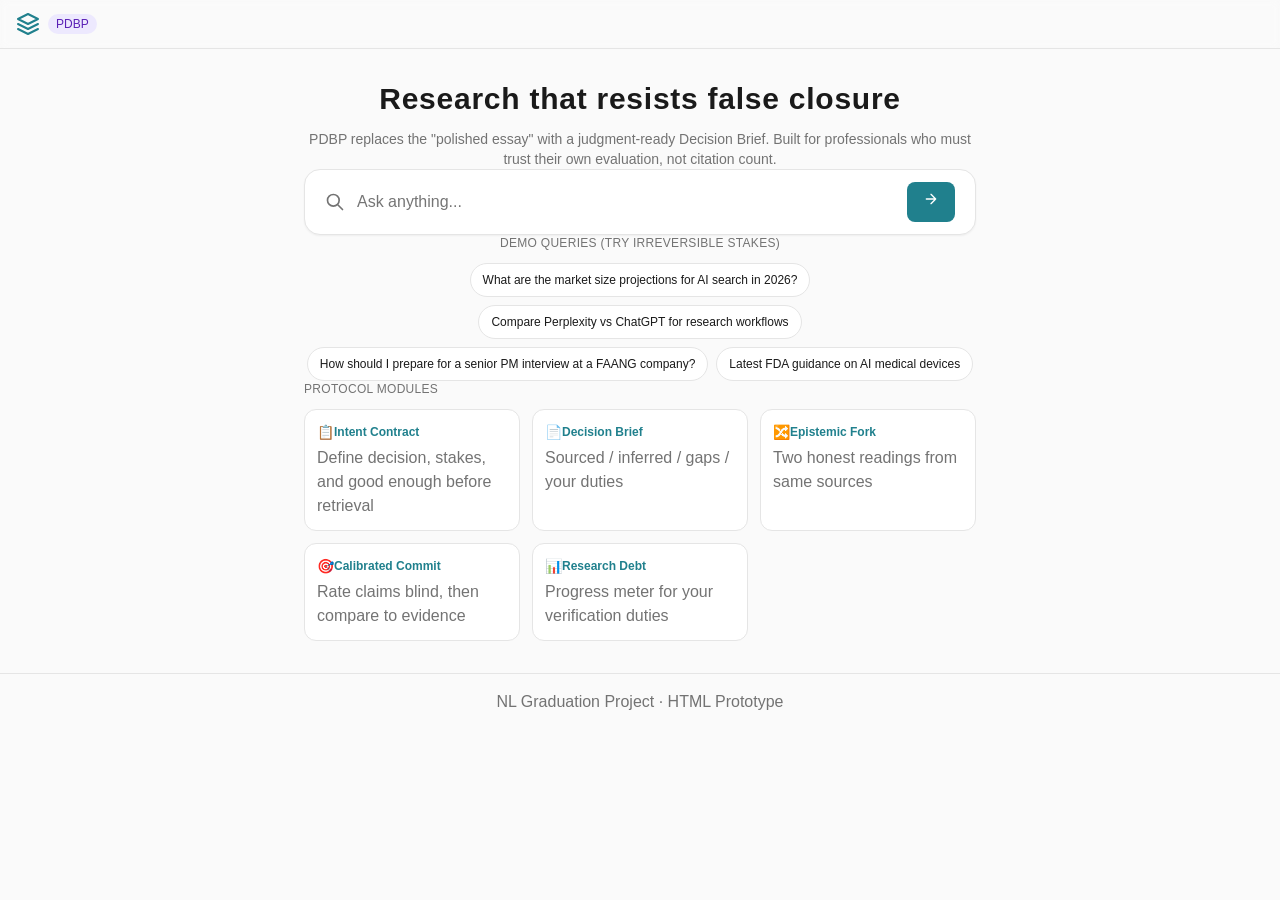
==== index.html @ b368b93c "Add static HTML prototype for GitHub pages" ====
<!DOCTYPE html>
<html lang="en">
<head>
    <meta charset="UTF-8">
    <meta name="viewport" content="width=device-width, initial-scale=1.0">
    <title>Perplexity Decision Brief Protocol (PDBP)</title>
    <link rel="stylesheet" href="styles.css">
</head>
<body class="flex flex-col min-h-screen">

    <!-- Header Navigation -->
    <header class="header-nav">
        <div class="px-4 py-3 flex items-center justify-between max-w-7xl mx-auto w-full">
            <div class="flex items-center gap-2 cursor-pointer" id="logo-btn">
                <svg class="h-6 w-6 text-accent" viewBox="0 0 24 24" fill="none" stroke="currentColor" stroke-width="2">
                    <path stroke-linecap="round" stroke-linejoin="round" d="M12 2L2 7l10 5 10-5-10-5zM2 17l10 5 10-5M2 12l10 5 10-5" />
                </svg>
                <span class="font-semibold text-lg text-foreground hidden sm:flex">Perplexity</span>
                <span class="text-xs px-2 py-0.5 rounded-full badge-violet font-medium">PDBP</span>
            </div>
            
            <div id="header-search-container" class="hidden flex-1 max-w-2xl px-4">
                <form id="header-search-form" class="w-full">
                    <div class="search-input-wrapper">
                        <svg class="h-5 w-5 text-muted shrink-0" fill="none" viewBox="0 0 24 24" stroke="currentColor">
                            <path stroke-linecap="round" stroke-linejoin="round" stroke-width="2" d="M21 21l-6-6m2-5a7 7 0 11-14 0 7 7 0 0114 0z" />
                        </svg>
                        <input type="text" id="header-search-input" class="search-input text-sm" placeholder="Ask anything...">
                        <button type="submit" class="btn-primary p-2">
                            <svg class="h-4 w-4" fill="none" viewBox="0 0 24 24" stroke="currentColor">
                                <path stroke-linecap="round" stroke-linejoin="round" stroke-width="2" d="M5 12h14M12 5l7 7-7 7" />
                            </svg>
                        </button>
                    </div>
                </form>
            </div>

            <nav class="hidden sm:flex items-center gap-3">
                <button class="text-xs text-muted font-medium hover:text-accent">Fitness</button>
                <button class="text-xs text-muted font-medium hover:text-accent">Calibration</button>
            </nav>
        </div>
    </header>

    <main class="flex-1 flex flex-col items-center px-4 py-8 max-w-7xl mx-auto w-full">
        
        <!-- ==================== HOME VIEW ==================== -->
        <div id="view-home" class="w-full max-w-2xl text-center space-y-8 my-auto">
            <div class="mb-8">
                <h1 class="text-3xl sm:text-4xl font-semibold text-foreground tracking-wide">
                    Research that resists false closure
                </h1>
                <p class="text-muted mt-3 text-sm sm:text-base max-w-lg mx-auto">
                    PDBP replaces the "polished essay" with a judgment-ready Decision Brief.
                    Built for professionals who must trust their own evaluation, not citation count.
                </p>
            </div>

            <form id="home-search-form" class="w-full mb-8">
                <div class="search-input-wrapper py-3.5 px-5">
                    <svg class="h-5 w-5 text-muted shrink-0" fill="none" viewBox="0 0 24 24" stroke="currentColor">
                        <path stroke-linecap="round" stroke-linejoin="round" stroke-width="2" d="M21 21l-6-6m2-5a7 7 0 11-14 0 7 7 0 0114 0z" />
                    </svg>
                    <input type="text" id="home-search-input" class="search-input text-base" placeholder="Ask anything...">
                    <div class="flex items-center gap-2">
                        <span class="hidden sm:flex items-center gap-1 rounded-lg bg-accent-soft px-2 py-1 text-xs font-medium text-accent">Pro</span>
                        <button type="submit" class="btn-primary p-2">
                            <svg class="h-4 w-4" fill="none" viewBox="0 0 24 24" stroke="currentColor">
                                <path stroke-linecap="round" stroke-linejoin="round" stroke-width="2" d="M5 12h14M12 5l7 7-7 7" />
                            </svg>
                        </button>
                    </div>
                </div>
            </form>

            <div class="mb-8">
                <p class="text-xs text-muted uppercase tracking-wide font-medium mb-3">Demo queries (try irreversible stakes)</p>
                <div class="flex flex-wrap justify-center gap-2" id="demo-queries-container">
                    <!-- Populated by JS -->
                </div>
            </div>

            <div class="text-left mt-8">
                <p class="text-xs text-muted uppercase tracking-wide font-medium mb-3">Protocol Modules</p>
                <div class="grid grid-cols-2 sm:grid-cols-3 gap-3" id="protocol-modules-container">
                    <!-- Populated by JS -->
                </div>
            </div>
        </div>


        <!-- ==================== SEARCH LOADING VIEW ==================== -->
        <div id="view-loading" class="hidden py-8 space-y-4 w-full max-w-4xl">
            <div class="flex items-center gap-3 mb-6">
                <div class="h-4 w-4 rounded-full border border-t-transparent animate-spin" style="border-color: var(--accent); border-top-color: transparent;"></div>
                <p class="text-sm text-muted">Building Decision Brief...</p>
            </div>
            <div class="animate-pulse flex flex-col gap-3">
                <div class="h-4 rounded bg-surface border w-3/4"></div>
                <div class="h-4 rounded bg-surface border w-full"></div>
                <div class="h-4 rounded bg-surface border w-5/6"></div>
            </div>
        </div>


        <!-- ==================== SEARCH RESULTS VIEW ==================== -->
        <div id="view-results" class="hidden w-full">
            <div class="mb-6 flex flex-wrap items-center justify-between gap-4">
                <div>
                    <p class="text-xs font-semibold text-accent uppercase tracking-wide">Decision Brief Protocol</p>
                    <h1 class="text-lg font-medium text-foreground mt-1" id="results-query-title">Query Title</h1>
                    <p class="text-xs text-muted mt-0.5" id="results-meta">5 sources · Anti-closure format</p>
                </div>
                <div class="flex flex-wrap gap-2">
                    <button id="btn-start-commit" class="btn-primary text-sm px-4 py-2">Calibrated Commit</button>
                    <span id="badge-commit-done" class="hidden px-3 py-2 rounded-xl badge-emerald text-xs font-medium">Commit complete</span>
                </div>
            </div>

            <div id="irreversible-warning" class="hidden mb-6 rounded-xl border border-red-300 bg-red-50 px-4 py-3 text-sm">
                <strong>Irreversible stakes:</strong> Complete Epistemic Fork and Calibrated Commit before acting on this brief.
            </div>

            <div class="grid grid-cols-1 lg:grid-cols-layout gap-8">
                <!-- Main Content Column -->
                <div class="flex flex-col gap-6">
                    
                    <!-- Epistemic Fork (Hidden by default) -->
                    <div id="fork-container" class="hidden card">
                        <div class="flex items-center gap-2 mb-4">
                            <span class="text-lg">🔀</span>
                            <h3 class="font-semibold text-foreground">Epistemic Fork Required</h3>
                        </div>
                        <p class="text-sm text-muted mb-4">The sources for this query support two valid but divergent readings. Select the frame that best matches your risk tolerance to unlock the full Brief.</p>
                        
                        <div class="grid grid-cols-1 sm:grid-cols-2 gap-4">
                            <button class="text-left rounded-xl border p-4 hover:border-accent transition-all fork-option" data-fork="conservative">
                                <span class="text-xs font-medium text-accent uppercase tracking-wide">Conservative</span>
                                <p class="text-sm font-semibold text-foreground mt-2 mb-1" id="fork-cons-title">Title</p>
                                <p class="text-xs text-muted" id="fork-cons-summary">Summary</p>
                            </button>
                            <button class="text-left rounded-xl border p-4 hover:border-accent transition-all fork-option" data-fork="expansive">
                                <span class="text-xs font-medium text-violet-700 uppercase tracking-wide">Expansive</span>
                                <p class="text-sm font-semibold text-foreground mt-2 mb-1" id="fork-exp-title">Title</p>
                                <p class="text-xs text-muted" id="fork-exp-summary">Summary</p>
                            </button>
                        </div>
                    </div>

                    <div id="fork-warning" class="hidden text-xs text-amber-600 font-medium">
                        Select an epistemic fork above to proceed with full protocol.
                    </div>

                    <!-- Decision Brief Sections (Hidden until fork is resolved if irreversible) -->
                    <div id="brief-content" class="flex flex-col gap-6">
                        
                        <!-- Sourced Findings -->
                        <div class="card">
                            <div class="flex items-center gap-2 mb-3 px-1">
                                <span class="badge-emerald px-2 py-0.5 rounded text-[10px] font-bold uppercase tracking-wide">Factual</span>
                                <h3 class="text-sm font-semibold text-foreground">Sourced Findings</h3>
                            </div>
                            <div class="space-y-3" id="brief-findings"></div>
                        </div>

                        <!-- Inferred Conclusions -->
                        <div class="card">
                            <div class="flex items-center gap-2 mb-3 px-1">
                                <span class="badge-amber px-2 py-0.5 rounded text-[10px] font-bold uppercase tracking-wide">Inferred</span>
                                <h3 class="text-sm font-semibold text-foreground">Inferred Conclusions</h3>
                            </div>
                            <div class="space-y-3" id="brief-inferences"></div>
                        </div>

                        <!-- Verification Duties -->
                        <div class="card border-amber-300 bg-amber-50">
                            <div class="flex items-center gap-2 mb-3 px-1">
                                <span class="text-lg">📋</span>
                                <h3 class="text-sm font-semibold text-amber-800">Your Verification Duties</h3>
                            </div>
                            <div class="space-y-3" id="brief-duties"></div>
                        </div>
                    </div>
                </div>

                <!-- Sidebar Column -->
                <div class="lg:sticky lg:top-24 lg:self-start flex flex-col gap-4">
                    
                    <!-- Research Debt Meter -->
                    <div class="card">
                        <h3 class="text-xs font-semibold text-foreground uppercase tracking-wide mb-3">Research Debt</h3>
                        <div class="space-y-3">
                            <div>
                                <div class="flex justify-between text-[10px] mb-1">
                                    <span class="text-muted">Sources Inspected</span>
                                    <span class="font-medium text-foreground" id="metric-sources">0 / 0</span>
                                </div>
                                <div class="h-1.5 rounded-full bg-surface border overflow-hidden">
                                    <div id="bar-sources" class="h-full rounded-full bg-blue-500 transition-all w-0"></div>
                                </div>
                            </div>
                            <div>
                                <div class="flex justify-between text-[10px] mb-1">
                                    <span class="text-muted">Commit Gate</span>
                                    <span class="font-medium text-foreground" id="metric-commit">Pending</span>
                                </div>
                                <div class="h-1.5 rounded-full bg-surface border overflow-hidden">
                                    <div id="bar-commit" class="h-full rounded-full bg-amber-500 transition-all w-0"></div>
                                </div>
                            </div>
                        </div>
                    </div>

                    <!-- Sources List -->
                    <div class="card">
                        <h3 class="text-xs font-semibold text-foreground uppercase tracking-wide mb-3">Sources</h3>
                        <div class="space-y-2" id="sources-list"></div>
                    </div>
                </div>
            </div>
        </div>

    </main>

    <footer class="py-4 text-center text-[10px] text-muted border-t mt-auto">
        NL Graduation Project · HTML Prototype
    </footer>

    <!-- ==================== MODALS ==================== -->

    <!-- Intent Contract Modal -->
    <div id="modal-intent" class="modal-overlay hidden">
        <div class="modal-content p-6 max-w-lg">
            <div class="flex items-center gap-2 mb-1">
                <span class="text-xl">📋</span>
                <h2 class="text-lg font-semibold text-foreground">Intent Contract</h2>
            </div>
            <p class="text-sm text-muted mb-6">Define your decision context before the AI retrieves information. This calibrates the output to your specific needs.</p>
            
            <form id="intent-form" class="space-y-4">
                <div>
                    <label class="block text-xs font-semibold text-foreground uppercase tracking-wide mb-1">Query / Topic</label>
                    <input type="text" id="intent-query" class="w-full border rounded p-2 text-sm bg-surface text-muted" readonly disabled>
                </div>
                
                <div>
                    <label class="block text-xs font-semibold text-foreground uppercase tracking-wide mb-1">What is the specific decision?</label>
                    <textarea id="intent-decision" rows="2" class="w-full focus-ring text-sm" required></textarea>
                </div>
                
                <div>
                    <label class="block text-xs font-semibold text-foreground uppercase tracking-wide mb-1">Stakes Level</label>
                    <select id="intent-stakes" class="focus-ring text-sm">
                        <option value="exploratory">Exploratory (Low risk, curiosity)</option>
                        <option value="operational">Operational (Reversible business decisions)</option>
                        <option value="irreversible">Irreversible (High risk, health, legal, career)</option>
                    </select>
                </div>
                
                <div>
                    <label class="block text-xs font-semibold text-foreground uppercase tracking-wide mb-1">"Good Enough" Criteria</label>
                    <textarea id="intent-goodenough" rows="2" class="w-full focus-ring text-sm" placeholder="e.g. I need 3 contrasting views before I can decide." required></textarea>
                </div>

                <div class="pt-4 flex justify-end gap-3">
                    <button type="button" id="btn-cancel-intent" class="btn-outline text-sm">Cancel</button>
                    <button type="submit" class="btn-primary text-sm">Lock Contract & Generate Brief</button>
                </div>
            </form>
        </div>
    </div>

    <!-- Calibrated Commit Modal -->
    <div id="modal-commit" class="modal-overlay hidden">
        <div class="modal-content p-0 max-w-2xl bg-surface flex flex-col h-[80vh]">
            
            <div class="p-4 border-b bg-background flex justify-between items-center shrink-0">
                <div class="flex items-center gap-2">
                    <span class="text-xl">🎯</span>
                    <div>
                        <h2 class="text-sm font-semibold text-foreground">Calibrated Commit Gate</h2>
                        <p class="text-[10px] text-muted">Rate these claims blind before seeing the evidence.</p>
                    </div>
                </div>
                <button type="button" id="btn-close-commit" class="text-muted hover:text-foreground">✕</button>
            </div>

            <!-- View 1: Rating -->
            <div id="commit-view-rate" class="flex-1 overflow-y-auto p-6 space-y-6">
                <div id="commit-claims-container" class="space-y-4">
                    <!-- Populated by JS -->
                </div>
                <div class="pt-4 border-t flex justify-end">
                    <button type="button" id="btn-submit-ratings" class="btn-primary text-sm disabled:opacity-50" disabled>Submit Ratings & Reveal Evidence</button>
                </div>
            </div>

            <!-- View 2: Reveal -->
            <div id="commit-view-reveal" class="hidden flex-1 overflow-y-auto p-6 space-y-6 bg-background">
                <div id="commit-reveal-container" class="space-y-4">
                    <!-- Populated by JS -->
                </div>
                <div class="pt-4 border-t flex justify-end">
                    <button type="button" id="btn-finish-commit" class="btn-primary text-sm">Acknowledge & Complete Protocol</button>
                </div>
            </div>
        </div>
    </div>

    <script src="app.js"></script>
</body>
</html>
---- styles.css ----
:root {
  --background: #fafafa;
  --foreground: #1a1a1a;
  --surface: #ffffff;
  --border: #e5e5e5;
  --muted: #737373;
  --accent: #20808d;
  --accent-soft: #e6f4f6;
  
  --emerald-50: #ecfdf5;
  --emerald-100: #d1fae5;
  --emerald-200: #a7f3d0;
  --emerald-600: #059669;
  --emerald-800: #065f46;
  
  --amber-50: #fffbeb;
  --amber-100: #fef3c7;
  --amber-200: #fde68a;
  --amber-600: #d97706;
  --amber-800: #92400e;
  
  --red-50: #fef2f2;
  --red-100: #fee2e2;
  --red-200: #fecaca;
  --red-800: #991b1b;
  
  --violet-100: #ede9fe;
  --violet-200: #ddd6fe;
  --violet-700: #6d28d9;
  --violet-800: #5b21b6;
  
  --blue-50: #eff6ff;
  --blue-100: #dbeafe;
  --blue-200: #bfdbfe;
  --blue-600: #2563eb;
  --blue-800: #1e40af;
}

@media (prefers-color-scheme: dark) {
  :root {
    --background: #191919;
    --foreground: #ececec;
    --surface: #222222;
    --border: #333333;
    --muted: #a3a3a3;
    --accent: #20b8cd;
    --accent-soft: #1a3a40;
    
    --emerald-50: rgba(5, 150, 105, 0.1);
    --amber-50: rgba(217, 119, 6, 0.1);
    --red-50: rgba(220, 38, 38, 0.1);
    --blue-50: rgba(37, 99, 235, 0.1);
  }
}

* {
  box-sizing: border-box;
  margin: 0;
  padding: 0;
}

body {
  background: var(--background);
  color: var(--foreground);
  font-family: -apple-system, BlinkMacSystemFont, "Segoe UI", Roboto, Helvetica, Arial, sans-serif;
  line-height: 1.5;
  -webkit-font-smoothing: antialiased;
}

a {
  color: inherit;
  text-decoration: none;
}

button {
  background: none;
  border: none;
  cursor: pointer;
  font: inherit;
  color: inherit;
}

input, textarea {
  font: inherit;
}

/* Utilities */
.hidden { display: none !important; }
.flex { display: flex; }
.flex-col { flex-direction: column; }
.flex-wrap { flex-wrap: wrap; }
.items-center { align-items: center; }
.items-start { align-items: flex-start; }
.justify-between { justify-content: space-between; }
.justify-center { justify-content: center; }
.gap-1 { gap: 0.25rem; }
.gap-2 { gap: 0.5rem; }
.gap-3 { gap: 0.75rem; }
.gap-4 { gap: 1rem; }
.gap-6 { gap: 1.5rem; }
.gap-8 { gap: 2rem; }

.w-full { width: 100%; }
.max-w-4xl { max-w: 56rem; max-width: 56rem; }
.max-w-2xl { max-w: 42rem; max-width: 42rem; }
.max-w-7xl { max-w: 80rem; max-width: 80rem; }
.mx-auto { margin-left: auto; margin-right: auto; }
.my-auto { margin-top: auto; margin-bottom: auto; }

.p-2 { padding: 0.5rem; }
.p-3 { padding: 0.75rem; }
.p-4 { padding: 1rem; }
.p-5 { padding: 1.25rem; }
.px-2 { padding-left: 0.5rem; padding-right: 0.5rem; }
.px-3 { padding-left: 0.75rem; padding-right: 0.75rem; }
.px-4 { padding-left: 1rem; padding-right: 1rem; }
.px-5 { padding-left: 1.25rem; padding-right: 1.25rem; }
.py-0\.5 { padding-top: 0.125rem; padding-bottom: 0.125rem; }
.py-1 { padding-top: 0.25rem; padding-bottom: 0.25rem; }
.py-2 { padding-top: 0.5rem; padding-bottom: 0.5rem; }
.py-3 { padding-top: 0.75rem; padding-bottom: 0.75rem; }
.py-4 { padding-top: 1rem; padding-bottom: 1rem; }
.py-6 { padding-top: 1.5rem; padding-bottom: 1.5rem; }
.py-8 { padding-top: 2rem; padding-bottom: 2rem; }

.mt-1 { margin-top: 0.25rem; }
.mt-2 { margin-top: 0.5rem; }
.mt-3 { margin-top: 0.75rem; }
.mt-4 { margin-top: 1rem; }
.mb-1 { margin-bottom: 0.25rem; }
.mb-2 { margin-bottom: 0.5rem; }
.mb-3 { margin-bottom: 0.75rem; }
.mb-4 { margin-bottom: 1rem; }
.mb-6 { margin-bottom: 1.5rem; }

.text-xs { font-size: 0.75rem; line-height: 1rem; }
.text-sm { font-size: 0.875rem; line-height: 1.25rem; }
.text-base { font-size: 1rem; line-height: 1.5rem; }
.text-lg { font-size: 1.125rem; line-height: 1.75rem; }
.text-2xl { font-size: 1.5rem; line-height: 2rem; }
.text-3xl { font-size: 1.875rem; line-height: 2.25rem; }

.font-medium { font-weight: 500; }
.font-semibold { font-weight: 600; }
.font-bold { font-weight: 700; }

.text-center { text-align: center; }
.text-left { text-align: left; }
.text-right { text-align: right; }

.uppercase { text-transform: uppercase; }
.tracking-wide { letter-spacing: 0.025em; }

.rounded { border-radius: 0.25rem; }
.rounded-md { border-radius: 0.375rem; }
.rounded-lg { border-radius: 0.5rem; }
.rounded-xl { border-radius: 0.75rem; }
.rounded-2xl { border-radius: 1rem; }
.rounded-full { border-radius: 9999px; }

.border { border: 1px solid var(--border); }
.border-t { border-top: 1px solid var(--border); }
.border-b { border-bottom: 1px solid var(--border); }
.border-l { border-left: 1px solid var(--border); }

/* Colors */
.bg-background { background-color: var(--background); }
.bg-surface { background-color: var(--surface); }
.bg-accent { background-color: var(--accent); color: white; }
.bg-accent-soft { background-color: var(--accent-soft); }
.bg-transparent { background-color: transparent; }

.text-foreground { color: var(--foreground); }
.text-muted { color: var(--muted); }
.text-accent { color: var(--accent); }

/* Custom Badge Colors */
.badge-emerald { background: var(--emerald-100); color: var(--emerald-800); border-color: var(--emerald-200); }
.badge-amber { background: var(--amber-100); color: var(--amber-800); border-color: var(--amber-200); }
.badge-violet { background: var(--violet-100); color: var(--violet-800); border-color: var(--violet-200); }
.badge-red { background: var(--red-100); color: var(--red-800); border-color: var(--red-200); }

/* Components */
.header-nav {
  position: sticky;
  top: 0;
  z-index: 30;
  background-color: rgba(var(--background), 0.95);
  backdrop-filter: blur(4px);
  border-bottom: 1px solid var(--border);
}

.search-input-wrapper {
  display: flex;
  align-items: center;
  gap: 0.75rem;
  border: 1px solid var(--border);
  background: var(--surface);
  border-radius: 1rem;
  padding: 0.75rem 1.25rem;
  box-shadow: 0 1px 2px 0 rgba(0, 0, 0, 0.05);
  transition: box-shadow 0.2s, border-color 0.2s;
}

.search-input-wrapper:focus-within {
  box-shadow: 0 4px 6px -1px rgba(0, 0, 0, 0.1), 0 2px 4px -1px rgba(0, 0, 0, 0.06);
  border-color: var(--accent);
}

.search-input {
  flex: 1;
  background: transparent;
  border: none;
  outline: none;
  color: var(--foreground);
  width: 100%;
}

.card {
  border: 1px solid var(--border);
  background: var(--surface);
  border-radius: 0.75rem;
  padding: 1rem;
}

.card-hover:hover {
  box-shadow: 0 10px 15px -3px rgba(0, 0, 0, 0.1);
  transform: translateY(-2px);
  transition: all 0.2s;
}

.btn-primary {
  background: var(--accent);
  color: white;
  padding: 0.5rem 1rem;
  border-radius: 0.5rem;
  font-weight: 500;
  transition: opacity 0.2s;
}

.btn-primary:hover {
  opacity: 0.9;
}

.btn-outline {
  border: 1px solid var(--border);
  background: var(--surface);
  color: var(--foreground);
  padding: 0.5rem 1rem;
  border-radius: 0.5rem;
  font-weight: 500;
  transition: all 0.2s;
}

.btn-outline:hover {
  border-color: var(--accent);
  color: var(--accent);
}

/* Modals */
.modal-overlay {
  position: fixed;
  inset: 0;
  background: rgba(0, 0, 0, 0.5);
  backdrop-filter: blur(4px);
  z-index: 50;
  display: flex;
  align-items: center;
  justify-content: center;
  padding: 1rem;
}

.modal-content {
  background: var(--background);
  border: 1px solid var(--border);
  border-radius: 1rem;
  width: 100%;
  max-width: 42rem;
  max-height: 90vh;
  overflow-y: auto;
  box-shadow: 0 20px 25px -5px rgba(0, 0, 0, 0.1);
}

/* Layout Grids */
.grid { display: grid; }
.grid-cols-1 { grid-template-columns: repeat(1, minmax(0, 1fr)); }
.grid-cols-2 { grid-template-columns: repeat(2, minmax(0, 1fr)); }
.grid-cols-3 { grid-template-columns: repeat(3, minmax(0, 1fr)); }

@media (min-width: 640px) {
  .sm\:grid-cols-2 { grid-template-columns: repeat(2, minmax(0, 1fr)); }
  .sm\:grid-cols-3 { grid-template-columns: repeat(3, minmax(0, 1fr)); }
  .sm\:flex { display: flex; }
  .sm\:hidden { display: none; }
}

@media (min-width: 1024px) {
  .lg\:grid-cols-layout { grid-template-columns: 1fr 300px; }
  .lg\:sticky { position: sticky; top: 6rem; }
  .lg\:self-start { align-self: flex-start; }
}

/* Animations */
@keyframes spin {
  from { transform: rotate(0deg); }
  to { transform: rotate(360deg); }
}
.animate-spin {
  animation: spin 1s linear infinite;
}

.gradient-text {
  background-clip: text;
  -webkit-background-clip: text;
  color: transparent;
}
.bg-gradient-1 { background: linear-gradient(to bottom right, #7c3aed, #4f46e5); }
.bg-gradient-2 { background: linear-gradient(to bottom right, #f59e0b, #ea580c); }

.relative { position: relative; }
.absolute { position: absolute; }

/* Form Elements */
select {
  appearance: none;
  background-color: var(--surface);
  border: 1px solid var(--border);
  padding: 0.5rem 2rem 0.5rem 0.75rem;
  border-radius: 0.5rem;
  color: var(--foreground);
  width: 100%;
  background-image: url("data:image/svg+xml,%3csvg xmlns='http://www.w3.org/2000/svg' fill='none' viewBox='0 0 20 20'%3e%3cpath stroke='%236b7280' stroke-linecap='round' stroke-linejoin='round' stroke-width='1.5' d='M6 8l4 4 4-4'/%3e%3c/svg%3e");
  background-position: right 0.5rem center;
  background-repeat: no-repeat;
  background-size: 1.5em 1.5em;
}

textarea {
  width: 100%;
  background: var(--surface);
  border: 1px solid var(--border);
  border-radius: 0.5rem;
  padding: 0.75rem;
  color: var(--foreground);
  resize: vertical;
}

.focus-ring:focus {
  outline: 2px solid var(--accent);
  outline-offset: 2px;
}

/* Tooltip/Progress bar specific */
.h-1 { height: 0.25rem; }
.h-1\.5 { height: 0.375rem; }
.h-2 { height: 0.5rem; }
.h-4 { height: 1rem; }
.h-5 { height: 1.25rem; }
.h-6 { height: 1.5rem; }
.w-4 { width: 1rem; }
.w-5 { width: 1.25rem; }
.w-6 { width: 1.5rem; }
.w-8 { width: 2rem; }
.h-8 { height: 2rem; }

.overflow-hidden { overflow: hidden; }
.transition-all { transition-property: all; transition-timing-function: cubic-bezier(0.4, 0, 0.2, 1); transition-duration: 300ms; }

.shadow-sm { box-shadow: 0 1px 2px 0 rgba(0, 0, 0, 0.05); }
.shadow-md { box-shadow: 0 4px 6px -1px rgba(0, 0, 0, 0.1), 0 2px 4px -1px rgba(0, 0, 0, 0.06); }
.shadow-lg { box-shadow: 0 10px 15px -3px rgba(0, 0, 0, 0.1), 0 4px 6px -2px rgba(0, 0, 0, 0.05); }

/* SVG Colors */
.text-emerald-500 { color: var(--emerald-600); }
.text-amber-500 { color: var(--amber-600); }
.text-blue-500 { color: var(--blue-600); }
.text-red-500 { color: var(--red-800); }

/* Extra Utilities */
.shrink-0 { flex-shrink: 0; }
.flex-1 { flex: 1 1 0%; }
.bg-red-50 { background-color: var(--red-50); }
.border-red-300 { border-color: var(--red-200); }
.bg-emerald-50 { background-color: var(--emerald-50); }
.border-emerald-300 { border-color: var(--emerald-200); }
.bg-amber-50 { background-color: var(--amber-50); }
.border-amber-300 { border-color: var(--amber-200); }
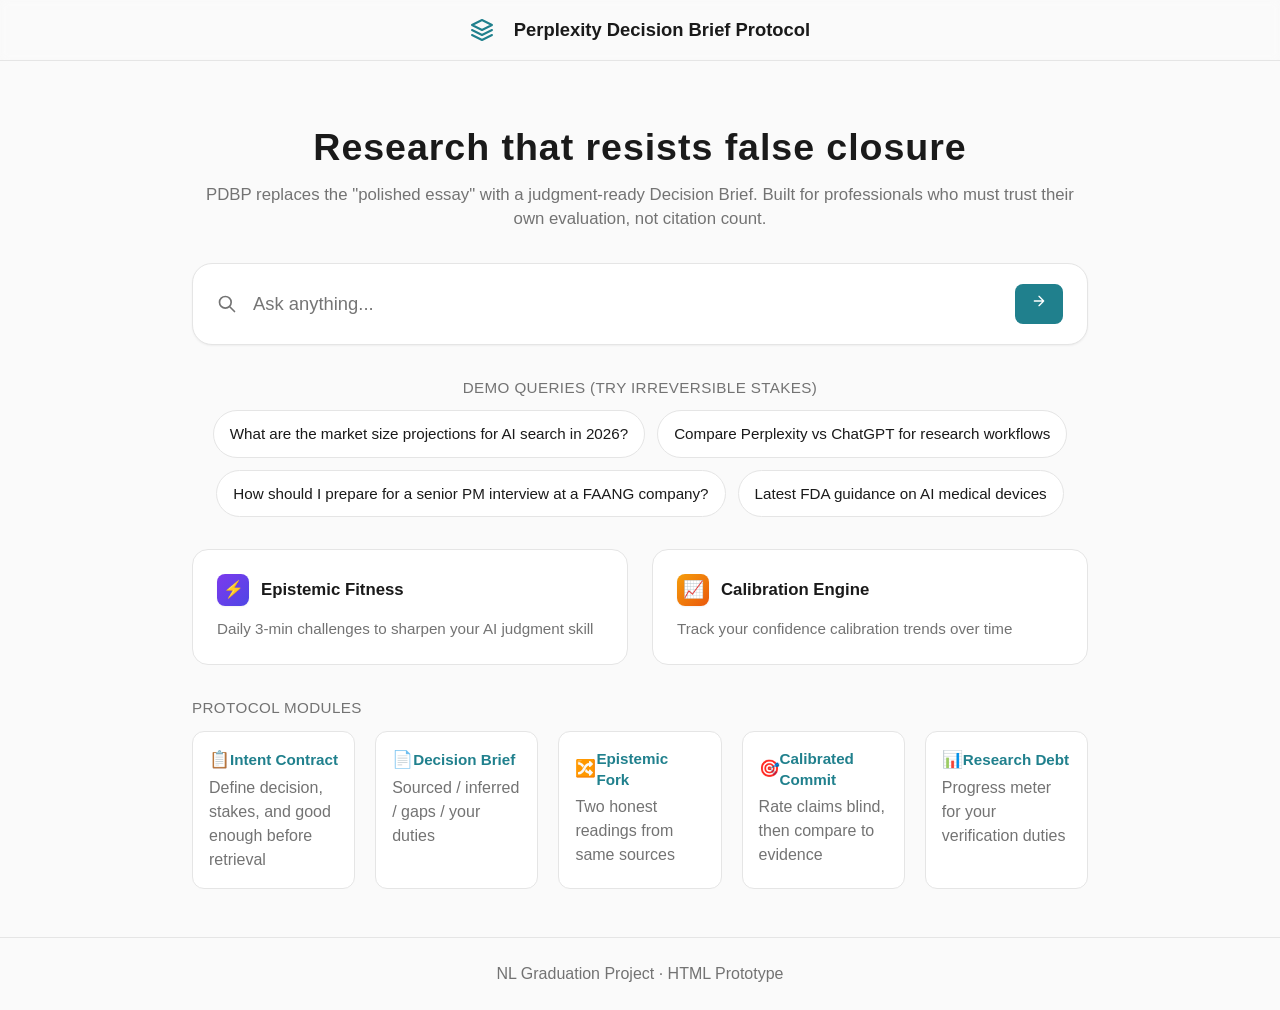
==== commit 0e2719c9: "Remove frontend/ from github but keep locally; commit final static UI enhancements" ====
--- a/index.html
+++ b/index.html
@@ -10,34 +10,17 @@
 
     <!-- Header Navigation -->
     <header class="header-nav">
-        <div class="px-4 py-3 flex items-center justify-between max-w-7xl mx-auto w-full">
-            <div class="flex items-center gap-2 cursor-pointer" id="logo-btn">
+        <div class="px-4 py-3 flex items-center justify-center max-w-7xl mx-auto w-full relative">
+            <a href="index.html" class="flex items-center gap-3 cursor-pointer" id="logo-btn">
                 <svg class="h-6 w-6 text-accent" viewBox="0 0 24 24" fill="none" stroke="currentColor" stroke-width="2">
                     <path stroke-linecap="round" stroke-linejoin="round" d="M12 2L2 7l10 5 10-5-10-5zM2 17l10 5 10-5M2 12l10 5 10-5" />
                 </svg>
-                <span class="font-semibold text-lg text-foreground hidden sm:flex">Perplexity</span>
-                <span class="text-xs px-2 py-0.5 rounded-full badge-violet font-medium">PDBP</span>
-            </div>
-            
-            <div id="header-search-container" class="hidden flex-1 max-w-2xl px-4">
-                <form id="header-search-form" class="w-full">
-                    <div class="search-input-wrapper">
-                        <svg class="h-5 w-5 text-muted shrink-0" fill="none" viewBox="0 0 24 24" stroke="currentColor">
-                            <path stroke-linecap="round" stroke-linejoin="round" stroke-width="2" d="M21 21l-6-6m2-5a7 7 0 11-14 0 7 7 0 0114 0z" />
-                        </svg>
-                        <input type="text" id="header-search-input" class="search-input text-sm" placeholder="Ask anything...">
-                        <button type="submit" class="btn-primary p-2">
-                            <svg class="h-4 w-4" fill="none" viewBox="0 0 24 24" stroke="currentColor">
-                                <path stroke-linecap="round" stroke-linejoin="round" stroke-width="2" d="M5 12h14M12 5l7 7-7 7" />
-                            </svg>
-                        </button>
-                    </div>
-                </form>
-            </div>
-
-            <nav class="hidden sm:flex items-center gap-3">
-                <button class="text-xs text-muted font-medium hover:text-accent">Fitness</button>
-                <button class="text-xs text-muted font-medium hover:text-accent">Calibration</button>
+                <span class="font-semibold text-base sm:text-lg text-foreground text-center hover:text-accent transition-colors">Perplexity Decision Brief Protocol</span>
+            </a>
+
+            <nav class="hidden sm:flex absolute right-4 items-center gap-3">
+                <a href="fitness.html" class="text-xs text-muted font-medium hover:text-accent">Fitness</a>
+                <a href="calibration.html" class="text-xs text-muted font-medium hover:text-accent">Calibration</a>
             </nav>
         </div>
     </header>
@@ -45,7 +28,7 @@
     <main class="flex-1 flex flex-col items-center px-4 py-8 max-w-7xl mx-auto w-full">
         
         <!-- ==================== HOME VIEW ==================== -->
-        <div id="view-home" class="w-full max-w-2xl text-center space-y-8 my-auto">
+        <div id="view-home" class="w-full max-w-4xl text-center space-y-8 mt-4 mx-auto">
             <div class="mb-8">
                 <h1 class="text-3xl sm:text-4xl font-semibold text-foreground tracking-wide">
                     Research that resists false closure
@@ -80,9 +63,27 @@
                 </div>
             </div>
 
-            <div class="text-left mt-8">
+            <!-- Experience Links -->
+            <div class="grid sm:grid-cols-2 gap-4 mb-8">
+                <a href="fitness.html" class="group card card-hover text-left flex flex-col gap-2">
+                    <div class="flex items-center gap-2">
+                        <span class="w-8 h-8 rounded-lg bg-gradient-1 flex items-center justify-center text-sm text-white shadow-sm">⚡</span>
+                        <span class="text-sm font-semibold text-foreground group-hover:text-accent transition-colors">Epistemic Fitness</span>
+                    </div>
+                    <p class="text-xs text-muted">Daily 3-min challenges to sharpen your AI judgment skill</p>
+                </a>
+                <a href="calibration.html" class="group card card-hover text-left flex flex-col gap-2">
+                    <div class="flex items-center gap-2">
+                        <span class="w-8 h-8 rounded-lg bg-gradient-2 flex items-center justify-center text-sm text-white shadow-sm">📈</span>
+                        <span class="text-sm font-semibold text-foreground group-hover:text-accent transition-colors">Calibration Engine</span>
+                    </div>
+                    <p class="text-xs text-muted">Track your confidence calibration trends over time</p>
+                </a>
+            </div>
+
+            <div class="text-left mt-8 w-full max-w-4xl mx-auto">
                 <p class="text-xs text-muted uppercase tracking-wide font-medium mb-3">Protocol Modules</p>
-                <div class="grid grid-cols-2 sm:grid-cols-3 gap-3" id="protocol-modules-container">
+                <div class="grid grid-cols-2 sm:grid-cols-5 gap-3" id="protocol-modules-container">
                     <!-- Populated by JS -->
                 </div>
             </div>
@@ -104,8 +105,37 @@
 
 
         <!-- ==================== SEARCH RESULTS VIEW ==================== -->
-        <div id="view-results" class="hidden w-full">
-            <div class="mb-6 flex flex-wrap items-center justify-between gap-4">
+        <div id="view-results" class="hidden w-full max-w-6xl mx-auto">
+            
+            <!-- Large Search Bar & Back Button for Results Page -->
+            <div id="header-search-container" class="w-full mb-8 mt-2">
+                <form id="header-search-form" class="w-full">
+                    <div class="search-input-wrapper py-3.5 px-5 shadow-sm">
+                        <svg class="h-5 w-5 text-muted shrink-0" fill="none" viewBox="0 0 24 24" stroke="currentColor">
+                            <path stroke-linecap="round" stroke-linejoin="round" stroke-width="2" d="M21 21l-6-6m2-5a7 7 0 11-14 0 7 7 0 0114 0z" />
+                        </svg>
+                        <input type="text" id="header-search-input" class="search-input text-base" placeholder="Ask anything...">
+                        <div class="flex items-center gap-2">
+                            <span class="hidden sm:flex items-center gap-1 rounded-lg bg-accent-soft px-2 py-1 text-xs font-medium text-accent">Pro</span>
+                            <button type="submit" class="btn-primary p-2">
+                                <svg class="h-4 w-4" fill="none" viewBox="0 0 24 24" stroke="currentColor">
+                                    <path stroke-linecap="round" stroke-linejoin="round" stroke-width="2" d="M5 12h14M12 5l7 7-7 7" />
+                                </svg>
+                            </button>
+                        </div>
+                    </div>
+                </form>
+                <div class="mt-4 flex items-center justify-between px-2">
+                    <a href="index.html" class="flex items-center gap-2 text-sm text-accent hover:underline font-medium">
+                        <svg class="w-4 h-4" fill="none" stroke="currentColor" viewBox="0 0 24 24">
+                            <path stroke-linecap="round" stroke-linejoin="round" stroke-width="2" d="M10 19l-7-7m0 0l7-7m-7 7h18"></path>
+                        </svg>
+                        Back to Home / New Search
+                    </a>
+                </div>
+            </div>
+
+            <div class="mb-6 flex flex-wrap items-center justify-between gap-4 border-t pt-8">
                 <div>
                     <p class="text-xs font-semibold text-accent uppercase tracking-wide">Decision Brief Protocol</p>
                     <h1 class="text-lg font-medium text-foreground mt-1" id="results-query-title">Query Title</h1>
--- a/styles.css
+++ b/styles.css
@@ -93,12 +93,12 @@
 .items-start { align-items: flex-start; }
 .justify-between { justify-content: space-between; }
 .justify-center { justify-content: center; }
-.gap-1 { gap: 0.25rem; }
-.gap-2 { gap: 0.5rem; }
-.gap-3 { gap: 0.75rem; }
-.gap-4 { gap: 1rem; }
-.gap-6 { gap: 1.5rem; }
-.gap-8 { gap: 2rem; }
+.gap-1 { gap: 0.5rem; }
+.gap-2 { gap: 0.75rem; }
+.gap-3 { gap: 1.25rem; }
+.gap-4 { gap: 1.5rem; }
+.gap-6 { gap: 2rem; }
+.gap-8 { gap: 2.5rem; }
 
 .w-full { width: 100%; }
 .max-w-4xl { max-w: 56rem; max-width: 56rem; }
@@ -107,38 +107,56 @@
 .mx-auto { margin-left: auto; margin-right: auto; }
 .my-auto { margin-top: auto; margin-bottom: auto; }
 
-.p-2 { padding: 0.5rem; }
-.p-3 { padding: 0.75rem; }
-.p-4 { padding: 1rem; }
-.p-5 { padding: 1.25rem; }
-.px-2 { padding-left: 0.5rem; padding-right: 0.5rem; }
-.px-3 { padding-left: 0.75rem; padding-right: 0.75rem; }
-.px-4 { padding-left: 1rem; padding-right: 1rem; }
-.px-5 { padding-left: 1.25rem; padding-right: 1.25rem; }
-.py-0\.5 { padding-top: 0.125rem; padding-bottom: 0.125rem; }
-.py-1 { padding-top: 0.25rem; padding-bottom: 0.25rem; }
-.py-2 { padding-top: 0.5rem; padding-bottom: 0.5rem; }
-.py-3 { padding-top: 0.75rem; padding-bottom: 0.75rem; }
-.py-4 { padding-top: 1rem; padding-bottom: 1rem; }
-.py-6 { padding-top: 1.5rem; padding-bottom: 1.5rem; }
-.py-8 { padding-top: 2rem; padding-bottom: 2rem; }
+.p-2 { padding: 0.75rem; }
+.p-3 { padding: 1rem; }
+.p-4 { padding: 1.5rem; }
+.p-5 { padding: 2rem; }
+.px-2 { padding-left: 0.75rem; padding-right: 0.75rem; }
+.px-3 { padding-left: 1rem; padding-right: 1rem; }
+.px-4 { padding-left: 1.5rem; padding-right: 1.5rem; }
+.px-5 { padding-left: 2rem; padding-right: 2rem; }
+.py-0\.5 { padding-top: 0.25rem; padding-bottom: 0.25rem; }
+.py-1 { padding-top: 0.5rem; padding-bottom: 0.5rem; }
+.py-2 { padding-top: 0.75rem; padding-bottom: 0.75rem; }
+.py-3 { padding-top: 1rem; padding-bottom: 1rem; }
+.py-4 { padding-top: 1.5rem; padding-bottom: 1.5rem; }
+.py-6 { padding-top: 2rem; padding-bottom: 2rem; }
+.py-8 { padding-top: 3rem; padding-bottom: 3rem; }
 
 .mt-1 { margin-top: 0.25rem; }
 .mt-2 { margin-top: 0.5rem; }
 .mt-3 { margin-top: 0.75rem; }
 .mt-4 { margin-top: 1rem; }
+.mt-6 { margin-top: 1.5rem; }
+.mt-8 { margin-top: 2rem; }
 .mb-1 { margin-bottom: 0.25rem; }
 .mb-2 { margin-bottom: 0.5rem; }
 .mb-3 { margin-bottom: 0.75rem; }
 .mb-4 { margin-bottom: 1rem; }
 .mb-6 { margin-bottom: 1.5rem; }
-
-.text-xs { font-size: 0.75rem; line-height: 1rem; }
-.text-sm { font-size: 0.875rem; line-height: 1.25rem; }
-.text-base { font-size: 1rem; line-height: 1.5rem; }
-.text-lg { font-size: 1.125rem; line-height: 1.75rem; }
-.text-2xl { font-size: 1.5rem; line-height: 2rem; }
-.text-3xl { font-size: 1.875rem; line-height: 2.25rem; }
+.mb-8 { margin-bottom: 2rem; }
+
+/* Space Y/X Utilities */
+.space-y-1 > :not([hidden]) ~ :not([hidden]) { margin-top: 0.25rem; }
+.space-y-2 > :not([hidden]) ~ :not([hidden]) { margin-top: 0.5rem; }
+.space-y-3 > :not([hidden]) ~ :not([hidden]) { margin-top: 0.75rem; }
+.space-y-4 > :not([hidden]) ~ :not([hidden]) { margin-top: 1rem; }
+.space-y-6 > :not([hidden]) ~ :not([hidden]) { margin-top: 1.5rem; }
+.space-y-8 > :not([hidden]) ~ :not([hidden]) { margin-top: 2rem; }
+
+.space-x-1 > :not([hidden]) ~ :not([hidden]) { margin-left: 0.25rem; }
+.space-x-2 > :not([hidden]) ~ :not([hidden]) { margin-left: 0.5rem; }
+.space-x-3 > :not([hidden]) ~ :not([hidden]) { margin-left: 0.75rem; }
+.space-x-4 > :not([hidden]) ~ :not([hidden]) { margin-left: 1rem; }
+
+.text-xs { font-size: 0.95rem; line-height: 1.35rem; }
+.text-sm { font-size: 1.05rem; line-height: 1.5rem; }
+.text-base { font-size: 1.15rem; line-height: 1.75rem; }
+.text-lg { font-size: 1.35rem; line-height: 1.85rem; }
+.text-xl { font-size: 1.5rem; line-height: 2rem; }
+.text-2xl { font-size: 1.85rem; line-height: 2.35rem; }
+.text-3xl { font-size: 2.35rem; line-height: 2.85rem; }
+.text-4xl { font-size: 2.75rem; line-height: 3.25rem; }
 
 .font-medium { font-weight: 500; }
 .font-semibold { font-weight: 600; }
@@ -193,11 +211,11 @@
 .search-input-wrapper {
   display: flex;
   align-items: center;
-  gap: 0.75rem;
+  gap: 1rem;
   border: 1px solid var(--border);
   background: var(--surface);
-  border-radius: 1rem;
-  padding: 0.75rem 1.25rem;
+  border-radius: 1.25rem;
+  padding: 1.25rem 1.5rem;
   box-shadow: 0 1px 2px 0 rgba(0, 0, 0, 0.05);
   transition: box-shadow 0.2s, border-color 0.2s;
 }
@@ -219,8 +237,8 @@
 .card {
   border: 1px solid var(--border);
   background: var(--surface);
-  border-radius: 0.75rem;
-  padding: 1rem;
+  border-radius: 1rem;
+  padding: 1.5rem;
 }
 
 .card-hover:hover {
@@ -286,10 +304,14 @@
 .grid-cols-1 { grid-template-columns: repeat(1, minmax(0, 1fr)); }
 .grid-cols-2 { grid-template-columns: repeat(2, minmax(0, 1fr)); }
 .grid-cols-3 { grid-template-columns: repeat(3, minmax(0, 1fr)); }
+.grid-cols-4 { grid-template-columns: repeat(4, minmax(0, 1fr)); }
+.grid-cols-5 { grid-template-columns: repeat(5, minmax(0, 1fr)); }
 
 @media (min-width: 640px) {
   .sm\:grid-cols-2 { grid-template-columns: repeat(2, minmax(0, 1fr)); }
   .sm\:grid-cols-3 { grid-template-columns: repeat(3, minmax(0, 1fr)); }
+  .sm\:grid-cols-4 { grid-template-columns: repeat(4, minmax(0, 1fr)); }
+  .sm\:grid-cols-5 { grid-template-columns: repeat(5, minmax(0, 1fr)); }
   .sm\:flex { display: flex; }
   .sm\:hidden { display: none; }
 }
@@ -325,23 +347,26 @@
   appearance: none;
   background-color: var(--surface);
   border: 1px solid var(--border);
-  padding: 0.5rem 2rem 0.5rem 0.75rem;
+  padding: 0.75rem 2.5rem 0.75rem 1rem;
   border-radius: 0.5rem;
   color: var(--foreground);
   width: 100%;
   background-image: url("data:image/svg+xml,%3csvg xmlns='http://www.w3.org/2000/svg' fill='none' viewBox='0 0 20 20'%3e%3cpath stroke='%236b7280' stroke-linecap='round' stroke-linejoin='round' stroke-width='1.5' d='M6 8l4 4 4-4'/%3e%3c/svg%3e");
-  background-position: right 0.5rem center;
+  background-position: right 0.75rem center;
   background-repeat: no-repeat;
   background-size: 1.5em 1.5em;
 }
 
-textarea {
+textarea, input[type="text"]:not(.search-input) {
   width: 100%;
   background: var(--surface);
   border: 1px solid var(--border);
   border-radius: 0.5rem;
-  padding: 0.75rem;
+  padding: 1rem;
   color: var(--foreground);
+}
+
+textarea {
   resize: vertical;
 }
 
@@ -357,11 +382,17 @@
 .h-4 { height: 1rem; }
 .h-5 { height: 1.25rem; }
 .h-6 { height: 1.5rem; }
+.h-8 { height: 2rem; }
+.h-10 { height: 2.5rem; }
+.h-16 { height: 4rem; }
+.h-20 { height: 5rem; }
 .w-4 { width: 1rem; }
 .w-5 { width: 1.25rem; }
 .w-6 { width: 1.5rem; }
 .w-8 { width: 2rem; }
-.h-8 { height: 2rem; }
+.w-10 { width: 2.5rem; }
+.w-16 { width: 4rem; }
+.w-20 { width: 5rem; }
 
 .overflow-hidden { overflow: hidden; }
 .transition-all { transition-property: all; transition-timing-function: cubic-bezier(0.4, 0, 0.2, 1); transition-duration: 300ms; }
